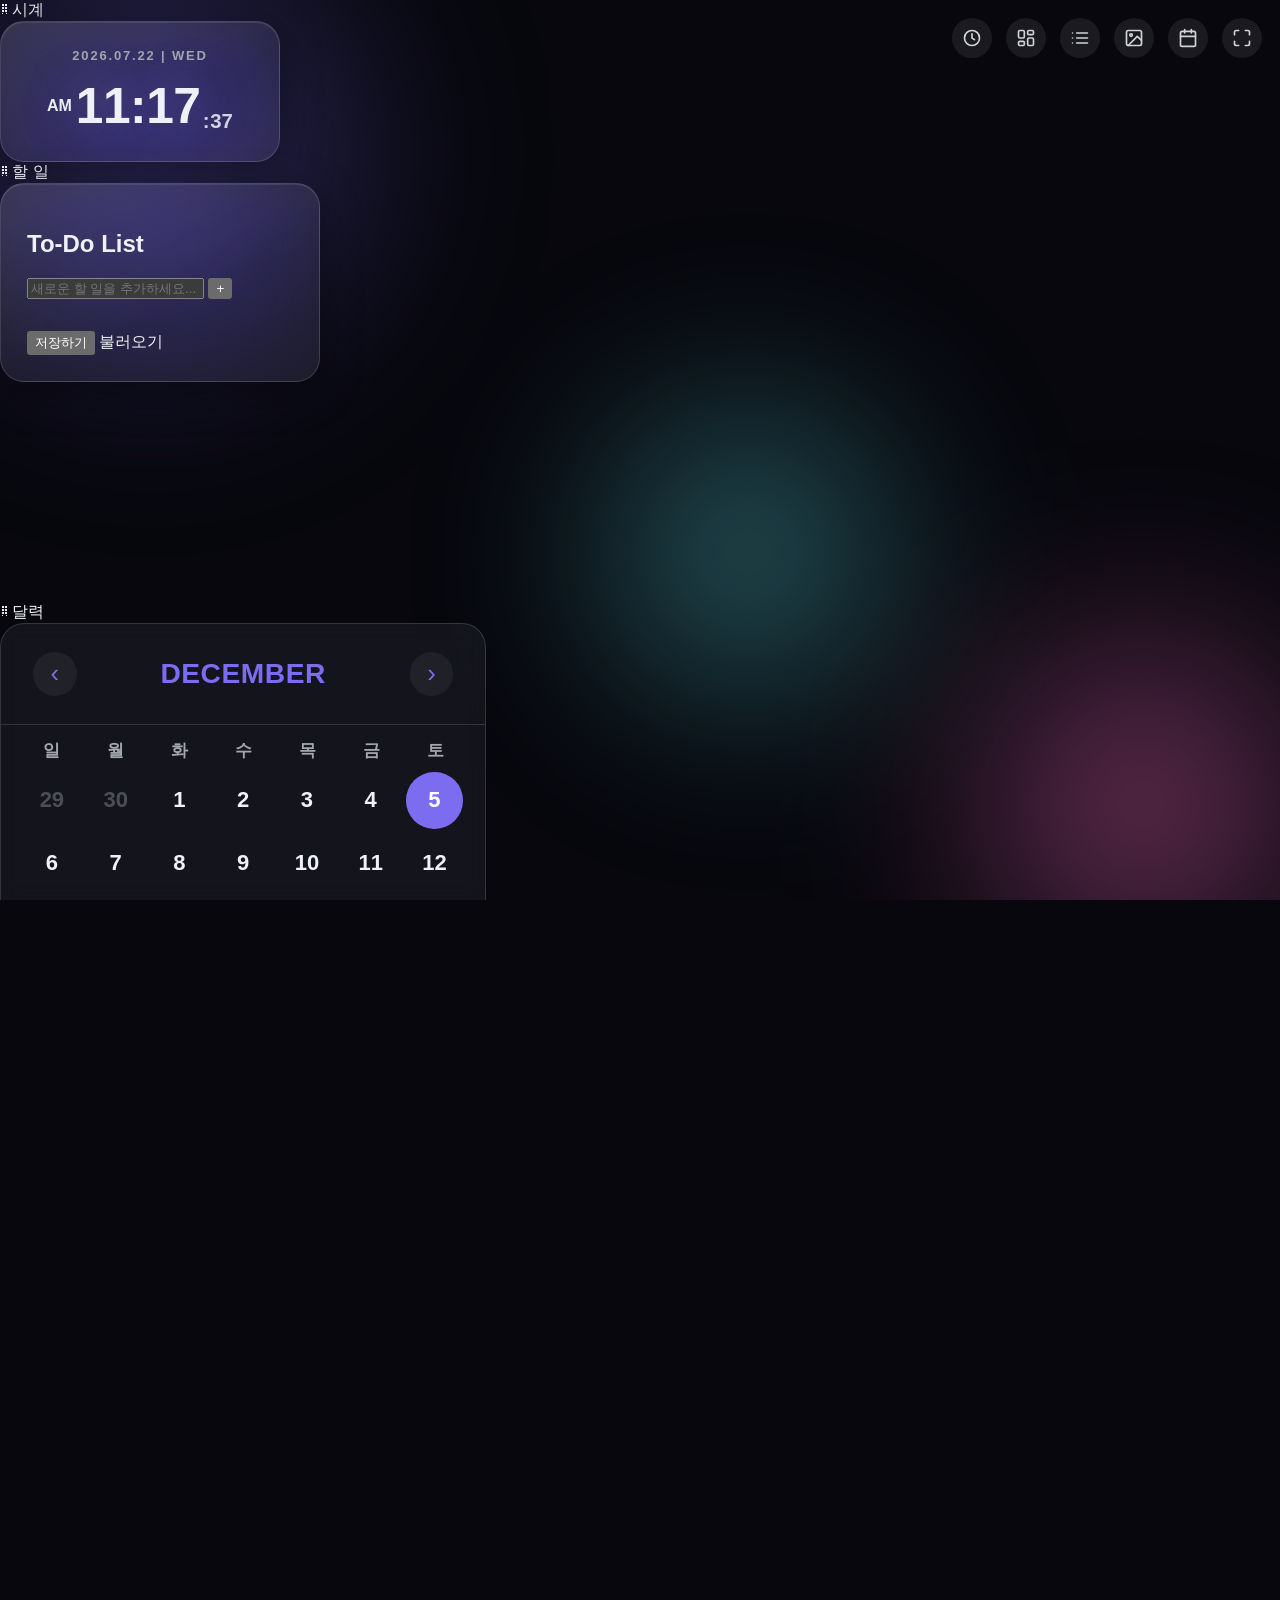
==== custom.html @ 2c84854d "리팩토링" ====
<!DOCTYPE html>
<html lang="ko">
<head>
<meta charset="UTF-8">
<meta name="viewport" content="width=device-width, initial-scale=1, maximum-scale=1, minimum-scale=1, user-scalable=no, viewport-fit=cover">
<meta name="theme-color" content="#0a0a10">
<meta name="color-scheme" content="dark">
<meta name="mobile-web-app-capable" content="yes">
<meta name="apple-mobile-web-app-capable" content="yes">
<meta name="apple-mobile-web-app-status-bar-style" content="black">
<title>Gredo · Custom</title>
<link rel="stylesheet" href="css/dashboard.css">
<link rel="stylesheet" href="css/nav.css">
<link rel="stylesheet" href="css/todo.css">
<link rel="stylesheet" href="css/calendar.css">
<link rel="stylesheet" href="css/background.css">
<link rel="stylesheet" href="css/custom.css">
</head>
<body>
  <div class="bg-orbs" aria-hidden="true">
    <span class="orb orb-1"></span>
    <span class="orb orb-2"></span>
    <span class="orb orb-3"></span>
  </div>

  <nav class="top-nav" data-current="custom"></nav>
  <script src="js/nav.js"></script>

  <div class="bg-widgets-stack" id="widgetsStack">
    <div class="bg-widget" id="widgetClock" data-widget="clock">
      <div class="bg-widget-handle">⠿ 시계</div>
      <section class="card clock-card">
        <span class="card-glare"></span>
        <div class="clock-date" id="clockDate">2026.07.22 | WED</div>
        <div class="clock-time-row">
          <span class="clock-ampm" id="clockAmpm">AM</span>
          <span class="clock-time" id="clockTime">11:17</span>
          <span class="clock-seconds" id="clockSeconds">37</span>
        </div>
      </section>
      <div class="bg-widget-resize" aria-label="크기 조절"></div>
    </div>

    <div class="bg-widget" id="widgetTodo" data-widget="todo">
      <div class="bg-widget-handle">⠿ 할 일</div>
      <section class="card todo-container">
        <h1 class="todo-title">To-Do List</h1>
        <form class="todo-form" id="todoForm">
          <input type="text" id="todoInput" class="todo-input" placeholder="새로운 할 일을 추가하세요..." autocomplete="off">
          <button type="submit" class="todo-add-btn" aria-label="할 일 추가">+</button>
        </form>
        <ul class="todo-list" id="todoList">
          <!-- To-do items will be rendered here by JavaScript -->
        </ul>
        <div class="todo-footer">
          <button class="todo-io-btn" id="exportBtn">저장하기</button>
          <label class="todo-io-btn">
            불러오기
            <input type="file" id="importInput" accept=".json" style="display: none;">
          </label>
          <button class="todo-io-btn todo-clear-btn" id="clearCompletedBtn" style="display: none;">완료된 항목 삭제</button>
        </div>
      </section>
      <div class="bg-widget-resize" aria-label="크기 조절"></div>
    </div>

    <div class="bg-widget" id="widgetCalendar" data-widget="calendar">
      <div class="bg-widget-handle">⠿ 달력</div>
      <section class="calendar-block">
        <div class="cal-header">
          <button class="cal-nav-btn" id="calPrevBtn" aria-label="이전 달">‹</button>
          <span class="cal-month-label" id="calMonthLabel">2026년 7월</span>
          <button class="cal-nav-btn" id="calNextBtn" aria-label="다음 달">›</button>
        </div>
        <div class="cal-weekdays">
          <span>일</span><span>월</span><span>화</span><span>수</span><span>목</span><span>금</span><span>토</span>
        </div>
        <div class="cal-grid" id="calGrid"></div>
      </section>
      <div class="bg-widget-resize" aria-label="크기 조절"></div>
    </div>

    <div class="bg-widget" id="widgetTimer" data-widget="timer">
      <div class="bg-widget-handle">⠿ 포모도로</div>
      <section class="card timer-card">
        <span class="card-glare"></span>
        <div class="timer-header">
          <span class="timer-title"><span class="timer-emoji">🍅</span>Focus Timer</span>
          <button class="timer-gear" id="pomodoroGearBtn" aria-label="포모도로 설정">
            <svg viewBox="0 0 24 24" width="1em" height="1em" fill="none" stroke="currentColor" stroke-width="2" stroke-linecap="round" stroke-linejoin="round">
              <circle cx="12" cy="12" r="3"></circle>
              <path d="M19.4 15a1.65 1.65 0 0 0 .33 1.82l.06.06a2 2 0 1 1-2.83 2.83l-.06-.06a1.65 1.65 0 0 0-1.82-.33 1.65 1.65 0 0 0-1 1.51V21a2 2 0 0 1-4 0v-.09A1.65 1.65 0 0 0 9 19.4a1.65 1.65 0 0 0-1.82.33l-.06.06a2 2 0 1 1-2.83-2.83l.06-.06a1.65 1.65 0 0 0 .33-1.82 1.65 1.65 0 0 0-1.51-1H3a2 2 0 0 1 0-4h.09A1.65 1.65 0 0 0 4.6 9a1.65 1.65 0 0 0-.33-1.82l-.06-.06a2 2 0 1 1 2.83-2.83l.06.06a1.65 1.65 0 0 0 1.82.33H9a1.65 1.65 0 0 0 1-1.51V3a2 2 0 0 1 4 0v.09a1.65 1.65 0 0 0 1 1.51 1.65 1.65 0 0 0 1.82-.33l.06-.06a2 2 0 1 1 2.83 2.83l-.06.06a1.65 1.65 0 0 0-.33 1.82V9a1.65 1.65 0 0 0 1.51 1H21a2 2 0 0 1 0 4h-.09a1.65 1.65 0 0 0-1.51 1z"></path>
            </svg>
          </button>
        </div>

        <div class="timer-tabs" id="timerTabs">
          <button class="timer-tab active" data-tab="pomodoro">포모도로</button>
          <button class="timer-tab" data-tab="timer">타이머</button>
          <button class="timer-tab" data-tab="stopwatch">스톱워치</button>
        </div>

        <div class="timer-settings-popover hidden" id="pomodoroSettingsPopover">
          <div class="mini-row">
            <span>집중</span>
            <div class="mini-stepper">
              <button data-key="work" data-delta="-5" aria-label="집중 시간 축소">−</button>
              <span id="popWorkValue">25분</span>
              <button data-key="work" data-delta="5" aria-label="집중 시간 확대">+</button>
            </div>
          </div>
          <div class="mini-row">
            <span>짧은 휴식</span>
            <div class="mini-stepper">
              <button data-key="shortBreak" data-delta="-1" aria-label="짧은 휴식 축소">−</button>
              <span id="popShortValue">5분</span>
              <button data-key="shortBreak" data-delta="1" aria-label="짧은 휴식 확대">+</button>
            </div>
          </div>
          <div class="mini-row">
            <span>긴 휴식</span>
            <div class="mini-stepper">
              <button data-key="longBreak" data-delta="-5" aria-label="긴 휴식 축소">−</button>
              <span id="popLongValue">15분</span>
              <button data-key="longBreak" data-delta="5" aria-label="긴 휴식 확대">+</button>
            </div>
          </div>
        </div>

        <div class="timer-display" id="timerDisplay">25:00</div>

        <div class="timer-minute-row hidden" id="timerMinuteRow">
          <button class="mini-stepper-btn" id="timerMinusBtn" aria-label="타이머 시간 축소">−</button>
          <span id="timerMinutesLabel">10분</span>
          <button class="mini-stepper-btn" id="timerPlusBtn" aria-label="타이머 시간 확대">+</button>
        </div>

        <div class="timer-actions">
          <button class="timer-reset-btn" id="timerResetBtn" aria-label="초기화">
            <svg viewBox="0 0 24 24" width="1em" height="1em" fill="none" stroke="currentColor" stroke-width="2" stroke-linecap="round" stroke-linejoin="round">
              <path d="M3 12a9 9 0 1 0 3-6.7"></path>
              <path d="M3 4v5h5"></path>
            </svg>
          </button>
          <button class="timer-start-btn" id="timerStartBtn">▶ 시작하기</button>
        </div>

        <div class="timer-caption" id="timerCaption">25분 집중 · 5분 휴식</div>
      </section>
      <div class="bg-widget-resize" aria-label="크기 조절"></div>
    </div>
  </div>

  <div class="toast" id="toast"></div>

  <div class="io-info-backdrop" id="ioInfoBackdrop"></div>
  <div class="io-info-panel" id="ioInfoPanel">
    <h2 class="io-info-title">💾 할 일 백업하기</h2>
    <p class="io-info-desc">할 일 목록은 이 브라우저에만 저장돼요. 브라우저 데이터를 지우거나 다른 기기·브라우저를 쓰면 목록이 사라질 수 있어요. 파일로 저장해두면 안전하게 보관하고 나중에 다시 불러올 수 있어요.</p>
    <div class="io-info-row">
      <span class="io-info-icon">💾</span>
      <div>
        <strong>저장하기</strong>
        <p>지금 목록을 파일로 다운로드해서 보관해요.</p>
      </div>
    </div>
    <div class="io-info-row">
      <span class="io-info-icon">📂</span>
      <div>
        <strong>불러오기</strong>
        <p>저장해둔 파일을 선택하면 목록이 그대로 복원돼요.</p>
      </div>
    </div>
    <div class="io-info-actions">
      <button class="io-info-cancel" id="ioInfoCancelBtn">닫기</button>
      <button class="io-info-confirm" id="ioInfoConfirmBtn">파일로 저장하기</button>
    </div>
  </div>

  <script src="js/timer.js"></script>
  <script src="js/core/notifications.js"></script>
  <script src="js/core/pomodoroEngine.js"></script>
  <script src="js/core/clock.js"></script>
  <script src="js/core/calendarGrid.js"></script>
  <script src="js/core/widgetBoard.js"></script>
  <script src="js/dashboard.js"></script>
  <script src="js/todo.js"></script>
  <script src="js/custom.js"></script>
</body>
</html>
---- css/dashboard.css ----
:root {
  color-scheme: dark;
  --bg: #07070d;
  --card-bg: rgba(255, 255, 255, 0.055);
  --card-border: rgba(255, 255, 255, 0.14);
  --text: #eef1f6;
  --text-dim: #a3a7b0;
  --accent: #7c6cf0;
  --accent-rgb: 124, 108, 240;
  --accent-strong: linear-gradient(135deg, #9284f7, #6a5ce0);
}

* {
  box-sizing: border-box;
}

html, body {
  margin: 0;
  padding: 0;
  width: 100%;
  height: 100%;
  background: var(--bg);
  overflow: hidden;
  -webkit-tap-highlight-color: transparent;
  overscroll-behavior: none;
}

body {
  font-family: -apple-system, BlinkMacSystemFont, "Segoe UI", "Apple SD Gothic Neo", "Malgun Gothic", sans-serif;
  -webkit-user-select: none;
  user-select: none;
  color: var(--text);
}

/* ---- ambient background orbs ---- */
.bg-orbs {
  position: fixed;
  inset: 0;
  overflow: hidden;
  z-index: 0;
  pointer-events: none;
}

.orb {
  position: absolute;
  border-radius: 50%;
  filter: blur(90px);
  opacity: 0.5;
}

.orb-1 {
  width: 46vw;
  height: 46vw;
  max-width: 560px;
  max-height: 560px;
  background: radial-gradient(circle, #7c6cf0, transparent 70%);
  top: -14%;
  left: -10%;
  animation: orbFloat1 24s ease-in-out infinite;
}

.orb-2 {
  width: 40vw;
  height: 40vw;
  max-width: 480px;
  max-height: 480px;
  background: radial-gradient(circle, #ff6ec7, transparent 70%);
  bottom: -16%;
  right: -8%;
  animation: orbFloat2 28s ease-in-out infinite;
}

.orb-3 {
  width: 34vw;
  height: 34vw;
  max-width: 420px;
  max-height: 420px;
  background: radial-gradient(circle, #5ce0e6, transparent 70%);
  top: 38%;
  left: 42%;
  animation: orbFloat3 32s ease-in-out infinite;
}

@keyframes orbFloat1 {
  0%, 100% { transform: translate(0, 0) scale(1); }
  50% { transform: translate(6vw, 5vh) scale(1.12); }
}

@keyframes orbFloat2 {
  0%, 100% { transform: translate(0, 0) scale(1); }
  50% { transform: translate(-5vw, -4vh) scale(1.08); }
}

@keyframes orbFloat3 {
  0%, 100% { transform: translate(0, 0) scale(1); }
  50% { transform: translate(3vw, -5vh) scale(1.16); }
}

@media (prefers-reduced-motion: reduce) {
  .orb {
    animation: none;
  }
}

/* .top-nav / .nav-btn / [data-tooltip] now live in css/nav.css (shared
   across every page that renders the nav via js/nav.js). */

.dashboard {
  position: relative;
  z-index: 1;
  width: 100vw;
  height: 100dvh;
  height: 100vh;
  display: grid;
  grid-template-columns: minmax(240px, 300px) 1fr minmax(280px, 340px);
  gap: 20px;
  padding: 80px 24px 24px;
  perspective: 1400px;
}

.card {
  position: relative;
  background:
    linear-gradient(155deg, rgba(255, 255, 255, 0.09), rgba(255, 255, 255, 0.015) 60%),
    var(--card-bg);
  backdrop-filter: blur(26px) saturate(160%);
  -webkit-backdrop-filter: blur(26px) saturate(160%);
  border: 1px solid var(--card-border);
  border-radius: 24px;
  padding: 26px;
  display: flex;
  flex-direction: column;
  min-width: 0;
  min-height: 0;
  overflow: hidden;
  box-shadow: 0 10px 40px rgba(0, 0, 0, 0.45), inset 0 1px 0 rgba(255, 255, 255, 0.09);
  transform-style: preserve-3d;
  will-change: transform;
  transition: transform 0.4s cubic-bezier(0.22, 1, 0.36, 1), box-shadow 0.4s ease;
  animation: cardIn 0.6s cubic-bezier(0.22, 1, 0.36, 1) backwards;
}

.weather-card { animation-delay: 0.05s; }
.clock-card { animation-delay: 0.15s; }
.timer-card { animation-delay: 0.25s; }

@keyframes cardIn {
  from {
    opacity: 0;
    transform: translateY(18px) scale(0.98);
  }
  to {
    opacity: 1;
    transform: translateY(0) scale(1);
  }
}

.card:hover {
  box-shadow: 0 16px 50px rgba(0, 0, 0, 0.5), inset 0 1px 0 rgba(255, 255, 255, 0.12);
}

.card-glare {
  position: absolute;
  inset: 0;
  background: radial-gradient(480px circle at var(--mx, 50%) var(--my, 50%), rgba(255, 255, 255, 0.16), transparent 60%);
  opacity: 0;
  transition: opacity 0.35s ease;
  pointer-events: none;
}

.card.tilting .card-glare {
  opacity: 1;
}

@media (prefers-reduced-motion: reduce) {
  .card {
    animation: none;
  }
}

/* ---- weather card ---- */
.weather-card {
  justify-content: flex-start;
}

.weather-date {
  font-size: 19px;
  font-weight: 700;
}

.divider {
  height: 1px;
  background: rgba(255, 255, 255, 0.08);
  margin: 18px 0;
}

.weather-row {
  display: flex;
  align-items: center;
  gap: 14px;
}

.weather-icon-wrap {
  width: 56px;
  height: 56px;
  flex-shrink: 0;
  border-radius: 50%;
  display: flex;
  align-items: center;
  justify-content: center;
  background: radial-gradient(circle at 35% 30%, rgba(255, 255, 255, 0.18), rgba(255, 255, 255, 0.04));
  box-shadow: inset 0 1px 0 rgba(255, 255, 255, 0.2), inset 0 -6px 12px rgba(0, 0, 0, 0.15);
}

.weather-icon {
  font-size: 28px;
  line-height: 1;
}

.weather-city {
  font-size: 16px;
  font-weight: 700;
}

.weather-desc {
  font-size: 13px;
  color: var(--text-dim);
  margin-top: 3px;
}

.quote-block {
  display: flex;
  align-items: flex-start;
  gap: 8px;
  border-left: 3px solid var(--accent);
  background: linear-gradient(120deg, rgba(124, 108, 240, 0.14), rgba(124, 108, 240, 0.02));
  border-radius: 0 14px 14px 0;
  padding: 12px 14px;
  margin-top: auto;
}

.quote-text {
  font-size: 13.5px;
  line-height: 1.55;
  color: var(--text);
  opacity: 0.9;
}

.quote-heart {
  color: var(--accent);
  font-size: 13px;
  flex-shrink: 0;
}

/* ---- clock card ---- */
.clock-card {
  container-type: inline-size;
  align-items: center;
  justify-content: center;
  gap: 14px;
  overflow: hidden;
}

.clock-date {
  font-size: clamp(13px, 3.2cqw, 20px);
  font-weight: 700;
  letter-spacing: 0.14em;
  color: var(--text-dim);
  white-space: nowrap;
}

.clock-time-row {
  display: flex;
  align-items: baseline;
  gap: 0.14em;
  max-width: 100%;
}

.clock-ampm {
  font-size: clamp(16px, 7cqw, 48px);
  font-weight: 700;
  align-self: center;
  margin-right: 0.1em;
}

.clock-time {
  font-size: clamp(40px, 22cqw, 210px);
  font-weight: 800;
  letter-spacing: -0.01em;
  font-variant-numeric: tabular-nums;
  white-space: nowrap;
  text-shadow: 0 0 50px rgba(255, 255, 255, 0.25), 0 0 100px rgba(var(--accent-rgb), 0.25);
}

.clock-seconds {
  font-size: clamp(18px, 9cqw, 74px);
  font-weight: 800;
  align-self: flex-end;
  margin-bottom: 0.12em;
  opacity: 0.85;
  font-variant-numeric: tabular-nums;
}

.clock-seconds::before {
  content: ":";
  margin-right: 0.04em;
}

/* ---- timer card ---- */
.timer-card {
  position: relative;
  gap: 16px;
}

.timer-header {
  display: flex;
  align-items: center;
  justify-content: space-between;
}

.timer-title {
  font-size: 16px;
  font-weight: 700;
  display: flex;
  align-items: center;
  gap: 8px;
}

.timer-emoji {
  font-size: 18px;
}

.timer-gear {
  width: 30px;
  height: 30px;
  border-radius: 50%;
  border: 1px solid rgba(255, 255, 255, 0.1);
  background: rgba(255, 255, 255, 0.08);
  color: var(--text-dim);
  display: flex;
  align-items: center;
  justify-content: center;
  font-size: 15px;
  padding: 0;
  transition: transform 0.3s ease, background-color 0.2s ease;
}

.timer-gear:hover {
  background: rgba(255, 255, 255, 0.14);
  transform: rotate(35deg);
}

.timer-tabs {
  display: flex;
  background: rgba(255, 255, 255, 0.05);
  border: 1px solid rgba(255, 255, 255, 0.08);
  border-radius: 12px;
  padding: 4px;
  gap: 4px;
}

.timer-tab {
  flex: 1;
  border: none;
  background: transparent;
  color: var(--text-dim);
  font-size: 12.5px;
  font-weight: 700;
  padding: 9px 4px;
  border-radius: 9px;
  transition: background-color 0.25s ease, color 0.25s ease, box-shadow 0.25s ease;
}

.timer-tab.active {
  background: var(--accent-strong);
  color: #fff;
  box-shadow: 0 4px 16px rgba(var(--accent-rgb), 0.45);
}

.timer-settings-popover {
  position: absolute;
  top: 66px;
  right: 26px;
  left: 26px;
  z-index: 5;
  background: rgba(28, 28, 38, 0.75);
  backdrop-filter: blur(20px) saturate(160%);
  -webkit-backdrop-filter: blur(20px) saturate(160%);
  border: 1px solid rgba(255, 255, 255, 0.12);
  border-radius: 14px;
  padding: 12px 14px;
  box-shadow: 0 10px 30px rgba(0, 0, 0, 0.5);
  animation: popIn 0.2s ease;
}

@keyframes popIn {
  from {
    opacity: 0;
    transform: translateY(-6px);
  }
  to {
    opacity: 1;
    transform: translateY(0);
  }
}

.timer-settings-popover.hidden {
  display: none;
}

.mini-row {
  display: flex;
  align-items: center;
  justify-content: space-between;
  padding: 7px 0;
  font-size: 12.5px;
  color: var(--text-dim);
}

.mini-stepper {
  display: flex;
  align-items: center;
  gap: 10px;
}

.mini-stepper span,
.mini-row > span:first-child {
  color: var(--text);
}

.mini-stepper button {
  width: 22px;
  height: 22px;
  border-radius: 50%;
  border: none;
  background: rgba(255, 255, 255, 0.1);
  color: var(--text);
  font-size: 13px;
  font-weight: 700;
  padding: 0;
  line-height: 1;
  transition: background-color 0.2s ease;
}

.mini-stepper button:hover {
  background: rgba(255, 255, 255, 0.18);
}

.timer-display {
  text-align: center;
  font-size: clamp(36px, 5vw, 52px);
  font-weight: 800;
  font-variant-numeric: tabular-nums;
  text-shadow: 0 0 40px rgba(var(--accent-rgb), 0.35);
}

.timer-minute-row {
  display: flex;
  align-items: center;
  justify-content: center;
  gap: 16px;
}

.timer-minute-row.hidden {
  display: none;
}

.timer-minute-row span {
  font-size: 13px;
  font-weight: 600;
  color: var(--text-dim);
  min-width: 40px;
  text-align: center;
}

.mini-stepper-btn {
  width: 28px;
  height: 28px;
  border-radius: 50%;
  border: 1px solid rgba(255, 255, 255, 0.1);
  background: rgba(255, 255, 255, 0.08);
  color: var(--text);
  font-size: 15px;
  font-weight: 700;
  padding: 0;
  transition: background-color 0.2s ease;
}

.mini-stepper-btn:hover {
  background: rgba(255, 255, 255, 0.16);
}

.timer-actions {
  display: flex;
  align-items: center;
  gap: 10px;
}

.timer-reset-btn {
  width: 46px;
  height: 46px;
  flex-shrink: 0;
  border-radius: 50%;
  border: 1px solid rgba(255, 255, 255, 0.1);
  background: rgba(255, 255, 255, 0.08);
  color: var(--text-dim);
  display: flex;
  align-items: center;
  justify-content: center;
  font-size: 17px;
  padding: 0;
  transition: background-color 0.2s ease, transform 0.2s ease;
}

.timer-reset-btn:hover {
  background: rgba(255, 255, 255, 0.14);
  transform: rotate(-45deg);
}

.timer-start-btn {
  flex: 1;
  border: none;
  background: var(--accent-strong);
  color: #fff;
  font-size: 14.5px;
  font-weight: 700;
  padding: 14px 12px;
  border-radius: 999px;
  box-shadow: 0 8px 24px rgba(var(--accent-rgb), 0.45);
  transition: transform 0.2s ease, box-shadow 0.2s ease, background 0.2s ease;
}

.timer-start-btn:hover {
  transform: translateY(-1px);
  box-shadow: 0 12px 30px rgba(var(--accent-rgb), 0.55);
}

.timer-start-btn:active {
  transform: translateY(0);
}

.timer-start-btn.is-running {
  background: #3a3a44;
  box-shadow: none;
}

.timer-caption {
  text-align: center;
  font-size: 12px;
  color: var(--text-dim);
}

/* ---- toast ---- */
.toast {
  position: fixed;
  left: 50%;
  bottom: 28px;
  transform: translate(-50%, 12px);
  background: rgba(28, 28, 30, 0.75);
  backdrop-filter: blur(18px) saturate(160%);
  -webkit-backdrop-filter: blur(18px) saturate(160%);
  border: 1px solid rgba(255, 255, 255, 0.12);
  color: var(--text);
  font-size: 13.5px;
  font-weight: 500;
  padding: 12px 18px;
  border-radius: 12px;
  max-width: calc(100vw - 48px);
  text-align: center;
  line-height: 1.5;
  box-shadow: 0 6px 20px rgba(0, 0, 0, 0.5);
  opacity: 0;
  pointer-events: none;
  transition: opacity 0.25s ease, transform 0.25s ease;
  z-index: 60;
}

.toast.show {
  opacity: 1;
  transform: translate(-50%, 0);
}

/* ---- responsive: stack cards on narrow screens ---- */
@media (max-width: 900px) {
  html, body {
    overflow-y: auto;
  }

  .dashboard {
    height: auto;
    min-height: 100vh;
    grid-template-columns: 1fr;
    padding: 80px 16px 24px;
  }

  .dashboard .clock-card {
    order: -1;
    padding: 32px 20px;
  }
}
---- css/nav.css ----
/*
  Shared top-right icon navigation used by dashboard.html, toDoList.html,
  background.html, and calendar.html. Markup is rendered by js/nav.js —
  see that file for the page list and the .top-nav[data-current] contract.

  Single source of truth for .top-nav/.nav-btn/[data-tooltip]: previously
  duplicated in style.css and dashboard.css with conflicting left/right
  tooltip anchors, which broke tooltip sizing on any page loading both.
*/

.top-nav {
  position: fixed;
  top: calc(env(safe-area-inset-top) + 18px);
  right: calc(env(safe-area-inset-right) + 18px);
  display: flex;
  gap: 14px;
  z-index: 20;
}

.nav-btn {
  position: relative;
  width: 40px;
  height: 40px;
  display: flex;
  align-items: center;
  justify-content: center;
  font-size: 20px;
  border: none;
  border-radius: 50%;
  background: var(--nav-btn-bg, rgba(255, 255, 255, 0.08));
  color: var(--nav-btn-color, #cfd3da);
  padding: 0;
  box-sizing: border-box;
  text-decoration: none;
}

.nav-btn:active {
  background: var(--nav-btn-bg-active, rgba(255, 255, 255, 0.16));
}

.nav-btn .icon-exit {
  display: none;
}

.nav-btn.is-fullscreen .icon-enter {
  display: none;
}

.nav-btn.is-fullscreen .icon-exit {
  display: block;
}

/* ---- icon button tooltip ---- */
[data-tooltip]::after,
[data-tooltip]::before {
  opacity: 0;
  pointer-events: none;
  transition: opacity 0.15s ease, transform 0.15s ease;
  transition-delay: 0.1s;
  z-index: 30;
}

[data-tooltip]::after {
  content: attr(data-tooltip);
  position: absolute;
  top: calc(100% + 10px);
  right: 0;
  white-space: nowrap;
  background: rgba(18, 18, 26, 0.92);
  color: #eef1f6;
  font-size: 12px;
  font-weight: 600;
  padding: 7px 12px;
  border-radius: 10px;
  border: 1px solid rgba(255, 255, 255, 0.12);
  box-shadow: 0 10px 24px rgba(0, 0, 0, 0.35);
  backdrop-filter: blur(12px) saturate(160%);
  -webkit-backdrop-filter: blur(12px) saturate(160%);
  transform: translateY(-4px);
}

[data-tooltip]::before {
  content: "";
  position: absolute;
  top: 100%;
  right: 14px;
  width: 8px;
  height: 8px;
  background: rgba(18, 18, 26, 0.92);
  border-left: 1px solid rgba(255, 255, 255, 0.12);
  border-top: 1px solid rgba(255, 255, 255, 0.12);
  transform: translateY(2px) rotate(45deg);
}

[data-tooltip]:hover::after,
[data-tooltip]:focus-visible::after {
  opacity: 1;
  transform: translateY(0);
}

[data-tooltip]:hover::before,
[data-tooltip]:focus-visible::before {
  opacity: 1;
  transform: rotate(45deg);
}

/* Narrow phones (≤480px): shrink buttons/gap so pages with an extra
   navExtra button (background.html, calendar.html — 7 icons total)
   don't push the leftmost icon off-screen. */
@media (max-width: 480px) {
  .top-nav {
    top: calc(env(safe-area-inset-top) + 10px);
    right: calc(env(safe-area-inset-right) + 10px);
    gap: 8px;
  }

  .nav-btn {
    width: 32px;
    height: 32px;
    font-size: 16px;
  }
}
---- css/calendar.css ----
/*
  Clock + calendar page. Loaded after style.css and dashboard.css:
  reuses their --card-bg/--card-border/--text/--text-dim variables
  and the shared .settings-panel / .color-swatches / .swatch pieces
  from style.css for the color picker.

  --bg/--text/--text-dim/--card-bg/--card-border are all overridden
  at runtime by js/calendar.js to keep contrast readable against
  whatever background color the user picks.
*/

:root {
  --bg: #000000;
  --cal-accent: #eef1f6;
  --cal-today-text: #0c0c0c;
  --cal-crease-strong: rgba(0, 0, 0, 0.4);
  --cal-crease-soft: rgba(0, 0, 0, 0.28);
  --cal-clock-color: #eef1f6;
}

body {
  background: var(--bg);
}

.cal-page {
  position: relative;
  z-index: 1;
  min-height: 100vh;
  min-height: 100dvh;
  display: flex;
  align-items: center;
  justify-content: center;
  flex-wrap: wrap;
  gap: clamp(24px, 4vw, 64px);
  padding: calc(env(safe-area-inset-top) + 90px) calc(env(safe-area-inset-right) + 20px) calc(env(safe-area-inset-bottom) + 20px) calc(env(safe-area-inset-left) + 20px);
  box-sizing: border-box;
}

/* ---- clock (flip-style hour/minute cards) ---- */

.clock-block {
  display: flex;
  gap: clamp(14px, 1.8vw, 26px);
}

.flip-card {
  position: relative;
  width: clamp(170px, 26vw, 340px);
  height: clamp(230px, 35vw, 460px);
  perspective: 600px;
  filter: drop-shadow(0 18px 20px rgba(0, 0, 0, 0.45)) drop-shadow(0 4px 8px rgba(0, 0, 0, 0.3));
}

.flip-number {
  font-size: clamp(84px, 14vw, 210px);
  font-weight: 800;
  color: var(--cal-clock-color);
  line-height: 1;
  letter-spacing: -2px;
  font-variant-numeric: tabular-nums;
}

/* static top/bottom halves: each is a clipped window showing the
   current value; the number inside is rendered at full card height
   (200% of the half-height window) so the crop lines up exactly
   with the flap's own crop of the same glyph. */
/* glassmorphism on the static faces only — the flap (.flip-flap) rotates
   every second, and re-sampling backdrop-filter every animation frame is
   much more expensive than blurring a face that just sits there. */
.flip-half {
  position: absolute;
  left: 0;
  right: 0;
  height: 50%;
  overflow: hidden;
  background: var(--card-bg);
  border: 1px solid var(--card-border);
  backdrop-filter: blur(10px) saturate(140%);
  -webkit-backdrop-filter: blur(10px) saturate(140%);
  z-index: 1;
}

.flip-half--top {
  top: 0;
  border-radius: 24px 24px 0 0;
  border-bottom: none;
}

.flip-half--bottom {
  bottom: 0;
  border-radius: 0 0 24px 24px;
}

/* crease shadow at the seam, sold as a fold rather than a flat line */
.flip-half--top::before,
.flip-flap::before {
  content: "";
  position: absolute;
  left: 0;
  right: 0;
  bottom: 0;
  height: 22%;
  background: linear-gradient(to bottom, transparent, var(--cal-crease-strong));
  pointer-events: none;
  z-index: 2;
}

.flip-half--bottom::before {
  content: "";
  position: absolute;
  left: 0;
  right: 0;
  top: 0;
  height: 22%;
  background: linear-gradient(to top, transparent, var(--cal-crease-soft));
  pointer-events: none;
  z-index: 2;
}

.flip-number-frame {
  position: absolute;
  left: 0;
  right: 0;
  height: 200%;
  display: flex;
  align-items: center;
  justify-content: center;
}

.flip-half--top .flip-number-frame {
  top: 0;
}

.flip-half--bottom .flip-number-frame {
  bottom: 0;
}

/* the flap: sits over the top half, shows the outgoing value, and
   falls away (rotateX) to reveal the static top half underneath. */
.flip-flap {
  position: absolute;
  left: 0;
  right: 0;
  top: 0;
  height: 50%;
  overflow: hidden;
  background: var(--card-bg);
  border: 1px solid var(--card-border);
  border-bottom: none;
  border-radius: 24px 24px 0 0;
  transform-origin: bottom center;
  transform: rotateX(0deg);
  transition: transform 0.4s cubic-bezier(0.4, 0, 0.6, 1);
  backface-visibility: hidden;
  z-index: 5;
}

.flip-flap .flip-number-frame {
  top: 0;
}

.flip-flap.is-flipping {
  transform: rotateX(-90deg);
}

.flip-flap::after {
  content: "";
  position: absolute;
  inset: 0;
  background: rgba(0, 0, 0, 0.35);
  opacity: 0;
  transition: opacity 0.4s ease-in;
}

.flip-flap.is-flipping::after {
  opacity: 1;
}

.flip-sub {
  position: absolute;
  bottom: clamp(12px, 1.4vw, 20px);
  font-size: clamp(13px, 1vw, 16px);
  font-weight: 700;
  letter-spacing: 0.5px;
  color: var(--cal-accent);
  z-index: 6;
}

.flip-card[data-unit="hour"] .flip-sub {
  left: clamp(14px, 1.4vw, 20px);
}

.flip-card[data-unit="minute"] .flip-sub {
  right: clamp(14px, 1.4vw, 20px);
}

/* ---- calendar card ---- */

.calendar-block {
  width: clamp(320px, 38vw, 580px);
  background: var(--card-bg);
  border: 1px solid var(--card-border);
  border-radius: 24px;
  backdrop-filter: blur(10px) saturate(140%);
  -webkit-backdrop-filter: blur(10px) saturate(140%);
  overflow: hidden;
}

.cal-header {
  display: flex;
  align-items: center;
  justify-content: space-between;
  padding: clamp(16px, 2.2vw, 30px) clamp(18px, 2.6vw, 32px);
  border-bottom: 1px solid var(--card-border);
}

.cal-month-label {
  font-size: clamp(19px, 2.2vw, 32px);
  font-weight: 700;
  letter-spacing: 0.02em;
  color: var(--cal-accent);
}

.cal-nav-btn {
  width: clamp(34px, 3.4vw, 54px);
  height: clamp(34px, 3.4vw, 54px);
  border: none;
  border-radius: 50%;
  background: var(--card-bg);
  color: var(--cal-accent);
  font-size: clamp(18px, 2vw, 28px);
  line-height: 1;
  display: flex;
  align-items: center;
  justify-content: center;
  padding: 0;
}

.cal-nav-btn:active {
  filter: brightness(1.3);
}

.cal-weekdays {
  display: grid;
  grid-template-columns: repeat(7, 1fr);
  padding: clamp(10px, 1.2vw, 16px) clamp(12px, 1.6vw, 18px) 4px;
}

.cal-weekdays span {
  text-align: center;
  font-size: clamp(13px, 1.3vw, 18px);
  font-weight: 700;
  color: var(--text-dim);
}

.cal-grid {
  display: grid;
  grid-template-columns: repeat(7, 1fr);
  gap: 2px;
  padding: 4px clamp(10px, 1.8vw, 20px) clamp(16px, 2.6vw, 28px);
}

.cal-day {
  aspect-ratio: 1;
  display: flex;
  align-items: center;
  justify-content: center;
  border-radius: 50%;
  font-size: clamp(15px, 1.8vw, 22px);
  font-weight: 600;
  color: var(--text);
  margin: 2px auto;
  width: clamp(36px, 4.4vw, 60px);
}

.cal-day.outside {
  color: var(--text-dim);
  opacity: 0.4;
}

.cal-day.today {
  background: var(--cal-accent);
  color: var(--cal-today-text);
  font-weight: 800;
}

/* ---- color picker popover ---- */

.cal-color-popover {
  position: fixed;
  top: calc(env(safe-area-inset-top) + 66px);
  right: calc(env(safe-area-inset-right) + 18px);
  z-index: 25;
  display: flex;
  flex-direction: column;
  gap: 12px;
  background: rgba(20, 20, 26, 0.9);
  backdrop-filter: blur(20px) saturate(160%);
  -webkit-backdrop-filter: blur(20px) saturate(160%);
  border: 1px solid rgba(255, 255, 255, 0.14);
  border-radius: 16px;
  padding: 14px;
  opacity: 0;
  transform: translateY(-8px);
  pointer-events: none;
  transition: opacity 0.2s ease, transform 0.2s ease;
}

.cal-color-popover.open {
  opacity: 1;
  transform: translateY(0);
  pointer-events: auto;
}

.cal-color-popover-row {
  display: flex;
  flex-direction: column;
  gap: 6px;
}

.cal-color-popover-label {
  font-size: 11px;
  font-weight: 700;
  color: #a3a7b0;
  letter-spacing: 0.3px;
}
---- css/custom.css ----
/*
  Custom widget-board page (custom.html): same drag/resize widget frame as
  background.html (css/background.css), but no photo — just the 4 widgets
  on the regular ambient orb background, always all visible (no picker).
*/

/* calendar.css sets :root --bg/--cal-accent/--cal-today-text for the
   calendar page's own color picker defaults (forces a black page bg).
   Restore the normal dashboard theme here since custom.html has no color
   picker of its own. */
:root {
  --bg: #07070d;
  --cal-accent: #7c6cf0;
  --cal-today-text: #ffffff;
}

/* no widget-picker bar on this page, so the toast doesn't need the extra
   clearance background.css adds for it */
.toast {
  bottom: calc(env(safe-area-inset-bottom) + 32px);
}

/* ---- widget default sizes ---- */
.bg-widget[data-widget="clock"] {
  width: min(280px, calc(100vw - 40px));
}

.bg-widget[data-widget="timer"] {
  width: min(300px, calc(100vw - 40px));
}

.bg-widget[data-widget="todo"] {
  width: min(320px, calc(100vw - 40px));
  height: min(440px, calc(100vh - 220px));
}

.bg-widget[data-widget="calendar"] {
  width: min(340px, calc(100vw - 40px));
}

@media (max-width: 500px) {
  .bg-widgets-stack {
    position: relative;
    z-index: 10;
    display: flex;
    flex-direction: column;
    align-items: center;
    gap: 16px;
    padding: calc(env(safe-area-inset-top) + 90px) 0 40px;
  }

  .bg-widget[data-widget="clock"],
  .bg-widget[data-widget="todo"],
  .bg-widget[data-widget="calendar"],
  .bg-widget[data-widget="timer"] {
    width: calc(100vw - 32px);
    position: static;
    left: auto !important;
    top: auto !important;
    transform: none !important;
  }

  .bg-widget-handle,
  .bg-widget-resize {
    display: none;
  }
}
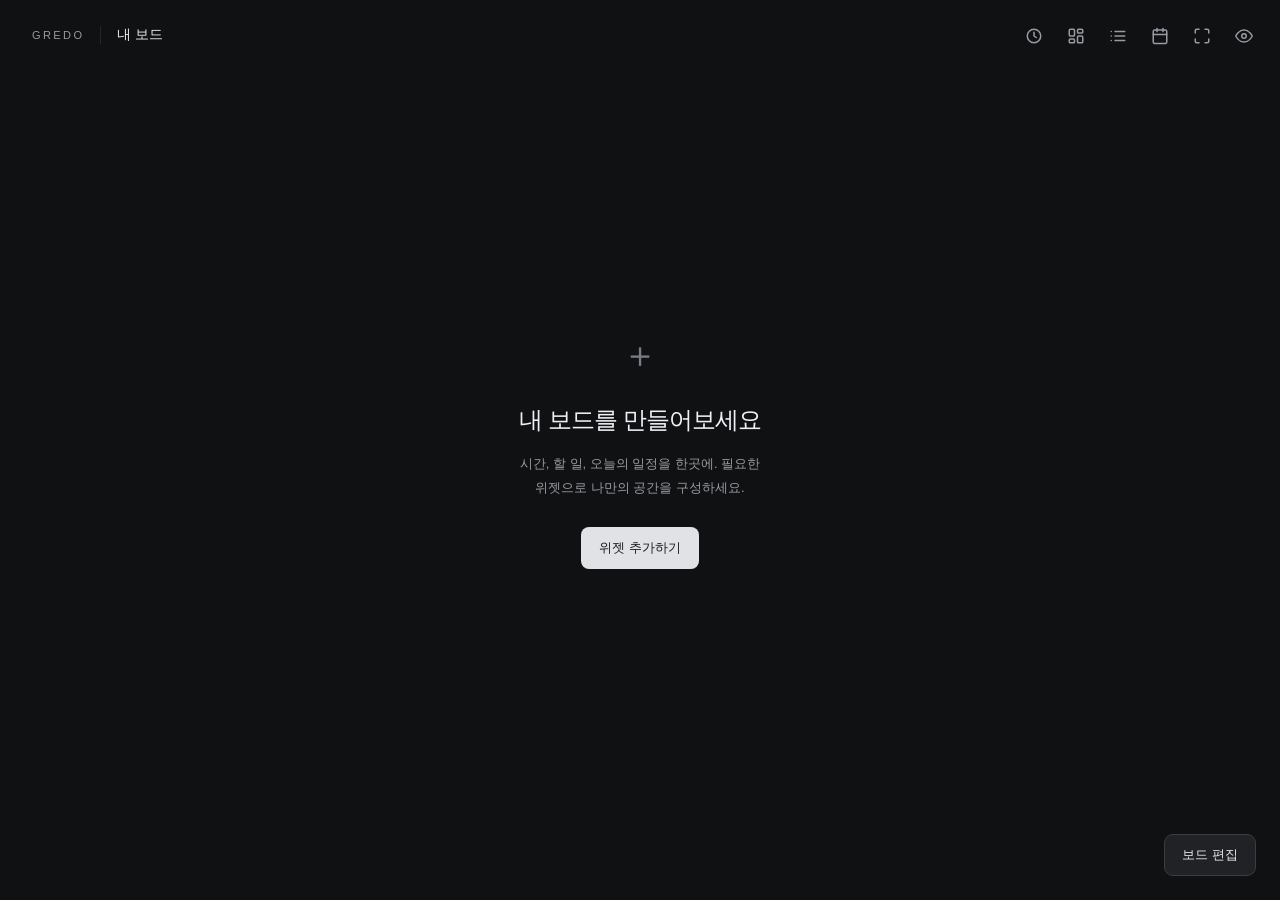
==== commit fcec2630: "리뉴얼" ====
--- a/custom.html
+++ b/custom.html
@@ -2,189 +2,9 @@
 <html lang="ko">
 <head>
 <meta charset="UTF-8">
-<meta name="viewport" content="width=device-width, initial-scale=1, maximum-scale=1, minimum-scale=1, user-scalable=no, viewport-fit=cover">
-<meta name="theme-color" content="#0a0a10">
-<meta name="color-scheme" content="dark">
-<meta name="mobile-web-app-capable" content="yes">
-<meta name="apple-mobile-web-app-capable" content="yes">
-<meta name="apple-mobile-web-app-status-bar-style" content="black">
-<title>Gredo · Custom</title>
-<link rel="stylesheet" href="css/dashboard.css">
-<link rel="stylesheet" href="css/nav.css">
-<link rel="stylesheet" href="css/todo.css">
-<link rel="stylesheet" href="css/calendar.css">
-<link rel="stylesheet" href="css/background.css">
-<link rel="stylesheet" href="css/custom.css">
+<meta name="viewport" content="width=device-width, initial-scale=1">
+<meta http-equiv="refresh" content="0;url=background.html">
+<title>Gredo · 내 보드</title>
 </head>
-<body>
-  <div class="bg-orbs" aria-hidden="true">
-    <span class="orb orb-1"></span>
-    <span class="orb orb-2"></span>
-    <span class="orb orb-3"></span>
-  </div>
-
-  <nav class="top-nav" data-current="custom"></nav>
-  <script src="js/nav.js"></script>
-
-  <div class="bg-widgets-stack" id="widgetsStack">
-    <div class="bg-widget" id="widgetClock" data-widget="clock">
-      <div class="bg-widget-handle">⠿ 시계</div>
-      <section class="card clock-card">
-        <span class="card-glare"></span>
-        <div class="clock-date" id="clockDate">2026.07.22 | WED</div>
-        <div class="clock-time-row">
-          <span class="clock-ampm" id="clockAmpm">AM</span>
-          <span class="clock-time" id="clockTime">11:17</span>
-          <span class="clock-seconds" id="clockSeconds">37</span>
-        </div>
-      </section>
-      <div class="bg-widget-resize" aria-label="크기 조절"></div>
-    </div>
-
-    <div class="bg-widget" id="widgetTodo" data-widget="todo">
-      <div class="bg-widget-handle">⠿ 할 일</div>
-      <section class="card todo-container">
-        <h1 class="todo-title">To-Do List</h1>
-        <form class="todo-form" id="todoForm">
-          <input type="text" id="todoInput" class="todo-input" placeholder="새로운 할 일을 추가하세요..." autocomplete="off">
-          <button type="submit" class="todo-add-btn" aria-label="할 일 추가">+</button>
-        </form>
-        <ul class="todo-list" id="todoList">
-          <!-- To-do items will be rendered here by JavaScript -->
-        </ul>
-        <div class="todo-footer">
-          <button class="todo-io-btn" id="exportBtn">저장하기</button>
-          <label class="todo-io-btn">
-            불러오기
-            <input type="file" id="importInput" accept=".json" style="display: none;">
-          </label>
-          <button class="todo-io-btn todo-clear-btn" id="clearCompletedBtn" style="display: none;">완료된 항목 삭제</button>
-        </div>
-      </section>
-      <div class="bg-widget-resize" aria-label="크기 조절"></div>
-    </div>
-
-    <div class="bg-widget" id="widgetCalendar" data-widget="calendar">
-      <div class="bg-widget-handle">⠿ 달력</div>
-      <section class="calendar-block">
-        <div class="cal-header">
-          <button class="cal-nav-btn" id="calPrevBtn" aria-label="이전 달">‹</button>
-          <span class="cal-month-label" id="calMonthLabel">2026년 7월</span>
-          <button class="cal-nav-btn" id="calNextBtn" aria-label="다음 달">›</button>
-        </div>
-        <div class="cal-weekdays">
-          <span>일</span><span>월</span><span>화</span><span>수</span><span>목</span><span>금</span><span>토</span>
-        </div>
-        <div class="cal-grid" id="calGrid"></div>
-      </section>
-      <div class="bg-widget-resize" aria-label="크기 조절"></div>
-    </div>
-
-    <div class="bg-widget" id="widgetTimer" data-widget="timer">
-      <div class="bg-widget-handle">⠿ 포모도로</div>
-      <section class="card timer-card">
-        <span class="card-glare"></span>
-        <div class="timer-header">
-          <span class="timer-title"><span class="timer-emoji">🍅</span>Focus Timer</span>
-          <button class="timer-gear" id="pomodoroGearBtn" aria-label="포모도로 설정">
-            <svg viewBox="0 0 24 24" width="1em" height="1em" fill="none" stroke="currentColor" stroke-width="2" stroke-linecap="round" stroke-linejoin="round">
-              <circle cx="12" cy="12" r="3"></circle>
-              <path d="M19.4 15a1.65 1.65 0 0 0 .33 1.82l.06.06a2 2 0 1 1-2.83 2.83l-.06-.06a1.65 1.65 0 0 0-1.82-.33 1.65 1.65 0 0 0-1 1.51V21a2 2 0 0 1-4 0v-.09A1.65 1.65 0 0 0 9 19.4a1.65 1.65 0 0 0-1.82.33l-.06.06a2 2 0 1 1-2.83-2.83l.06-.06a1.65 1.65 0 0 0 .33-1.82 1.65 1.65 0 0 0-1.51-1H3a2 2 0 0 1 0-4h.09A1.65 1.65 0 0 0 4.6 9a1.65 1.65 0 0 0-.33-1.82l-.06-.06a2 2 0 1 1 2.83-2.83l.06.06a1.65 1.65 0 0 0 1.82.33H9a1.65 1.65 0 0 0 1-1.51V3a2 2 0 0 1 4 0v.09a1.65 1.65 0 0 0 1 1.51 1.65 1.65 0 0 0 1.82-.33l.06-.06a2 2 0 1 1 2.83 2.83l-.06.06a1.65 1.65 0 0 0-.33 1.82V9a1.65 1.65 0 0 0 1.51 1H21a2 2 0 0 1 0 4h-.09a1.65 1.65 0 0 0-1.51 1z"></path>
-            </svg>
-          </button>
-        </div>
-
-        <div class="timer-tabs" id="timerTabs">
-          <button class="timer-tab active" data-tab="pomodoro">포모도로</button>
-          <button class="timer-tab" data-tab="timer">타이머</button>
-          <button class="timer-tab" data-tab="stopwatch">스톱워치</button>
-        </div>
-
-        <div class="timer-settings-popover hidden" id="pomodoroSettingsPopover">
-          <div class="mini-row">
-            <span>집중</span>
-            <div class="mini-stepper">
-              <button data-key="work" data-delta="-5" aria-label="집중 시간 축소">−</button>
-              <span id="popWorkValue">25분</span>
-              <button data-key="work" data-delta="5" aria-label="집중 시간 확대">+</button>
-            </div>
-          </div>
-          <div class="mini-row">
-            <span>짧은 휴식</span>
-            <div class="mini-stepper">
-              <button data-key="shortBreak" data-delta="-1" aria-label="짧은 휴식 축소">−</button>
-              <span id="popShortValue">5분</span>
-              <button data-key="shortBreak" data-delta="1" aria-label="짧은 휴식 확대">+</button>
-            </div>
-          </div>
-          <div class="mini-row">
-            <span>긴 휴식</span>
-            <div class="mini-stepper">
-              <button data-key="longBreak" data-delta="-5" aria-label="긴 휴식 축소">−</button>
-              <span id="popLongValue">15분</span>
-              <button data-key="longBreak" data-delta="5" aria-label="긴 휴식 확대">+</button>
-            </div>
-          </div>
-        </div>
-
-        <div class="timer-display" id="timerDisplay">25:00</div>
-
-        <div class="timer-minute-row hidden" id="timerMinuteRow">
-          <button class="mini-stepper-btn" id="timerMinusBtn" aria-label="타이머 시간 축소">−</button>
-          <span id="timerMinutesLabel">10분</span>
-          <button class="mini-stepper-btn" id="timerPlusBtn" aria-label="타이머 시간 확대">+</button>
-        </div>
-
-        <div class="timer-actions">
-          <button class="timer-reset-btn" id="timerResetBtn" aria-label="초기화">
-            <svg viewBox="0 0 24 24" width="1em" height="1em" fill="none" stroke="currentColor" stroke-width="2" stroke-linecap="round" stroke-linejoin="round">
-              <path d="M3 12a9 9 0 1 0 3-6.7"></path>
-              <path d="M3 4v5h5"></path>
-            </svg>
-          </button>
-          <button class="timer-start-btn" id="timerStartBtn">▶ 시작하기</button>
-        </div>
-
-        <div class="timer-caption" id="timerCaption">25분 집중 · 5분 휴식</div>
-      </section>
-      <div class="bg-widget-resize" aria-label="크기 조절"></div>
-    </div>
-  </div>
-
-  <div class="toast" id="toast"></div>
-
-  <div class="io-info-backdrop" id="ioInfoBackdrop"></div>
-  <div class="io-info-panel" id="ioInfoPanel">
-    <h2 class="io-info-title">💾 할 일 백업하기</h2>
-    <p class="io-info-desc">할 일 목록은 이 브라우저에만 저장돼요. 브라우저 데이터를 지우거나 다른 기기·브라우저를 쓰면 목록이 사라질 수 있어요. 파일로 저장해두면 안전하게 보관하고 나중에 다시 불러올 수 있어요.</p>
-    <div class="io-info-row">
-      <span class="io-info-icon">💾</span>
-      <div>
-        <strong>저장하기</strong>
-        <p>지금 목록을 파일로 다운로드해서 보관해요.</p>
-      </div>
-    </div>
-    <div class="io-info-row">
-      <span class="io-info-icon">📂</span>
-      <div>
-        <strong>불러오기</strong>
-        <p>저장해둔 파일을 선택하면 목록이 그대로 복원돼요.</p>
-      </div>
-    </div>
-    <div class="io-info-actions">
-      <button class="io-info-cancel" id="ioInfoCancelBtn">닫기</button>
-      <button class="io-info-confirm" id="ioInfoConfirmBtn">파일로 저장하기</button>
-    </div>
-  </div>
-
-  <script src="js/timer.js"></script>
-  <script src="js/core/notifications.js"></script>
-  <script src="js/core/pomodoroEngine.js"></script>
-  <script src="js/core/clock.js"></script>
-  <script src="js/core/calendarGrid.js"></script>
-  <script src="js/core/widgetBoard.js"></script>
-  <script src="js/dashboard.js"></script>
-  <script src="js/todo.js"></script>
-  <script src="js/custom.js"></script>
-</body>
+<body><p><a href="background.html">내 보드로 이동하기</a></p></body>
 </html>
